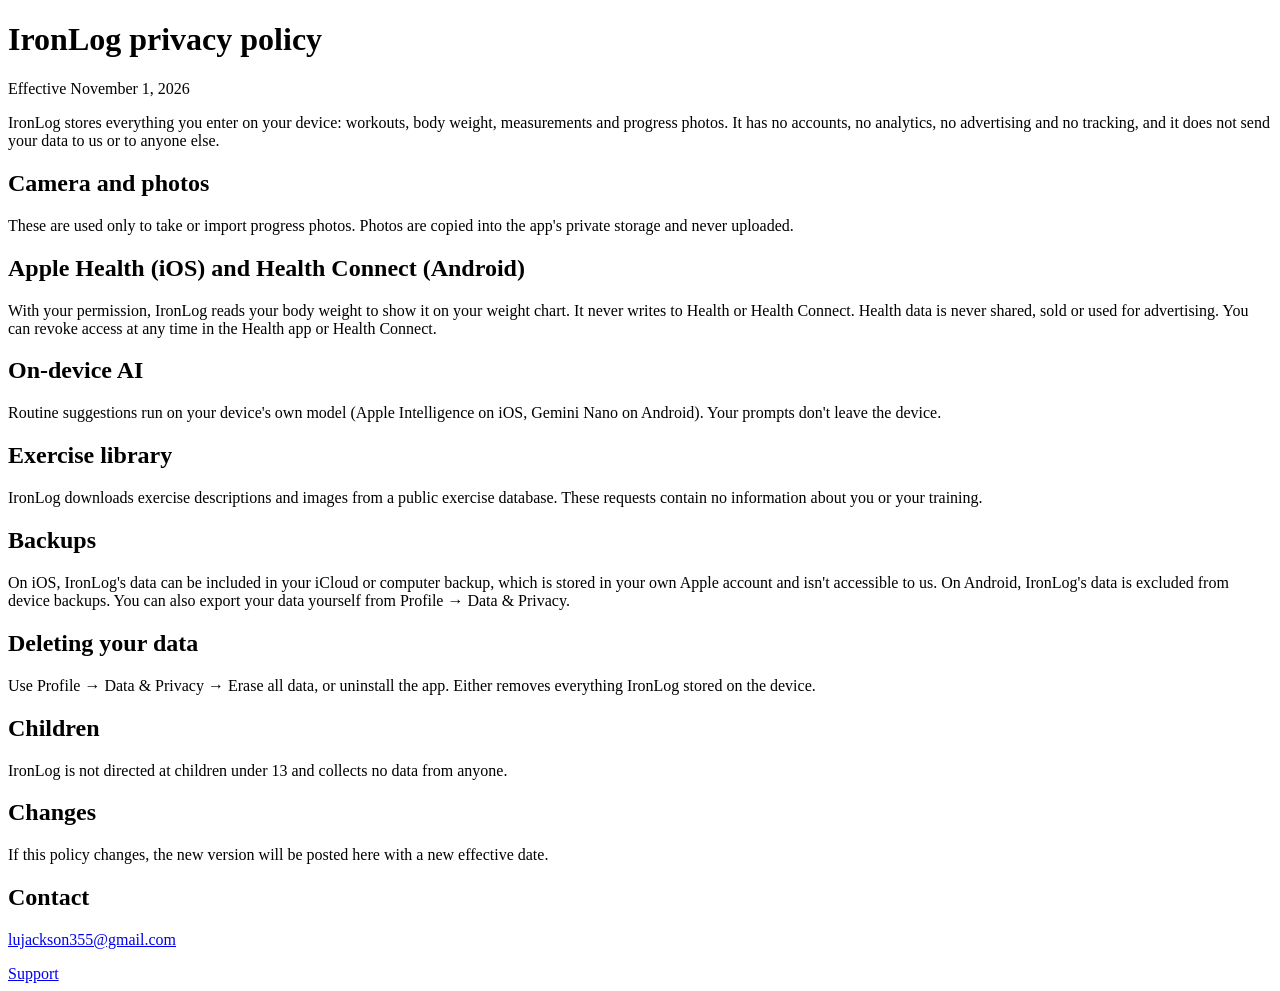
==== privacy/index.html @ cfaa3358 "feat: add privacy policy and support pages Co-Authored-By: Claude Opus 5.5 <noreply@anthropic.com>" ====
<!doctype html><html lang="en"><head><meta charset="utf-8"><meta name="viewport" content="width=device-width, initial-scale=1"><link rel="stylesheet" href="/ironlog-legal/style.css"><title>IronLog Privacy Policy</title></head><body><main>
<h1>IronLog privacy policy</h1>
<p class="meta">Effective November 1, 2026</p>

<p>IronLog stores everything you enter on your device: workouts, body weight, measurements and progress photos. It has no accounts, no analytics, no advertising and no tracking, and it does not send your data to us or to anyone else.</p>

<h2>Camera and photos</h2>
<p>These are used only to take or import progress photos. Photos are copied into the app's private storage and never uploaded.</p>

<h2>Apple Health (iOS) and Health Connect (Android)</h2>
<p>With your permission, IronLog reads your body weight to show it on your weight chart. It never writes to Health or Health Connect. Health data is never shared, sold or used for advertising. You can revoke access at any time in the Health app or Health Connect.</p>

<h2>On-device AI</h2>
<p>Routine suggestions run on your device's own model (Apple Intelligence on iOS, Gemini Nano on Android). Your prompts don't leave the device.</p>

<h2>Exercise library</h2>
<p>IronLog downloads exercise descriptions and images from a public exercise database. These requests contain no information about you or your training.</p>

<h2>Backups</h2>
<p>On iOS, IronLog's data can be included in your iCloud or computer backup, which is stored in your own Apple account and isn't accessible to us. On Android, IronLog's data is excluded from device backups. You can also export your data yourself from Profile → Data &amp; Privacy.</p>

<h2>Deleting your data</h2>
<p>Use Profile → Data &amp; Privacy → Erase all data, or uninstall the app. Either removes everything IronLog stored on the device.</p>

<h2>Children</h2>
<p>IronLog is not directed at children under 13 and collects no data from anyone.</p>

<h2>Changes</h2>
<p>If this policy changes, the new version will be posted here with a new effective date.</p>

<h2>Contact</h2>
<p><a href="mailto:lujackson355@gmail.com">lujackson355@gmail.com</a></p>
<nav><a href="/ironlog-legal/support/">Support</a></nav>
</main></body></html>
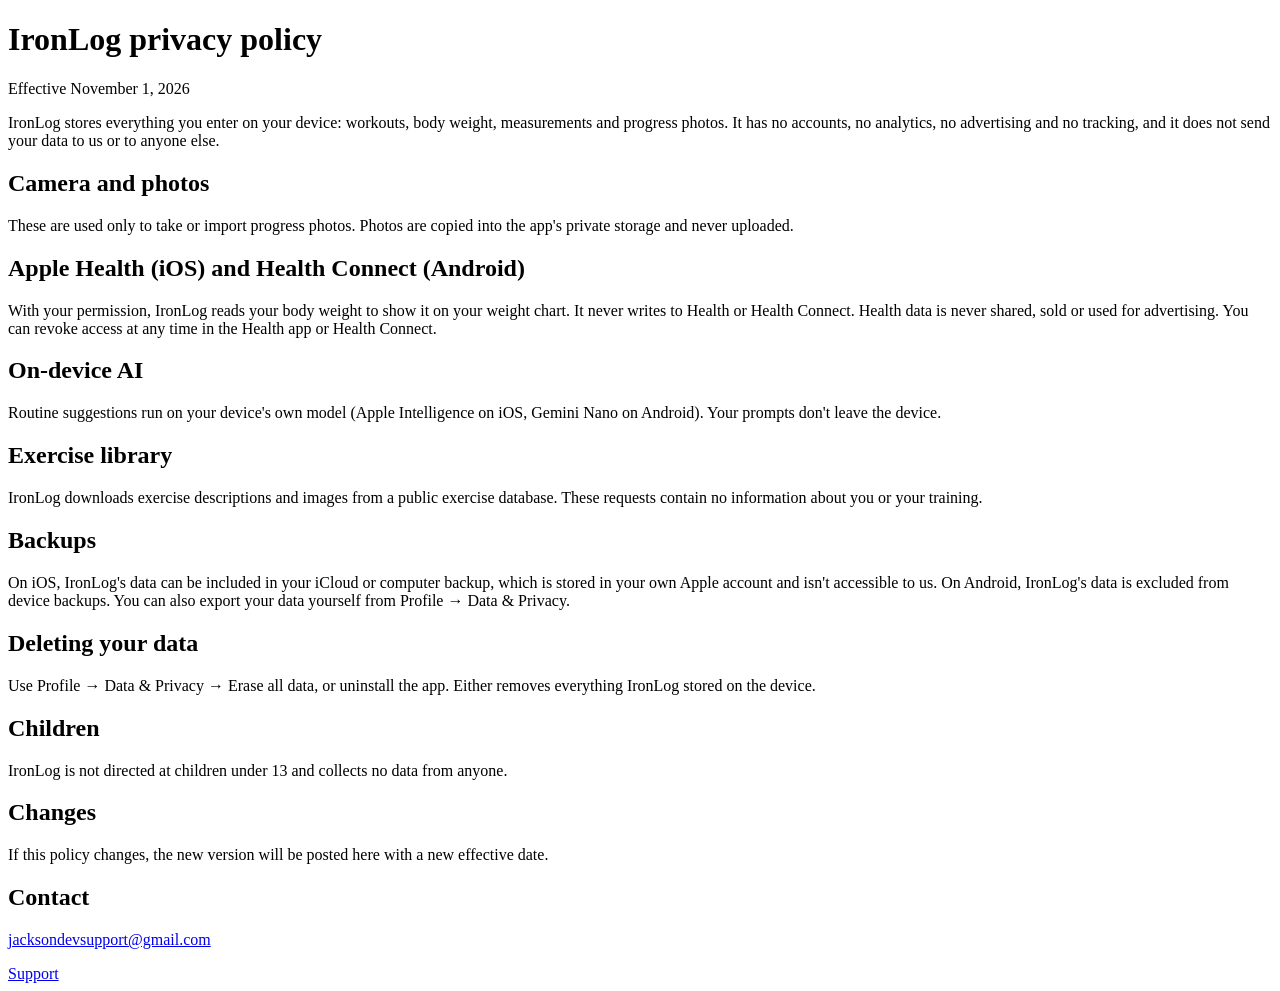
==== commit aba94160: "fix: use the support address for contact Co-Authored-By: Claude Opus 5.5 <noreply@anthropic.com>" ====
--- a/privacy/index.html
+++ b/privacy/index.html
@@ -29,6 +29,6 @@
 <p>If this policy changes, the new version will be posted here with a new effective date.</p>
 
 <h2>Contact</h2>
-<p><a href="mailto:lujackson355@gmail.com">lujackson355@gmail.com</a></p>
+<p><a href="mailto:jacksondevsupport@gmail.com">jacksondevsupport@gmail.com</a></p>
 <nav><a href="/ironlog-legal/support/">Support</a></nav>
 </main></body></html>
